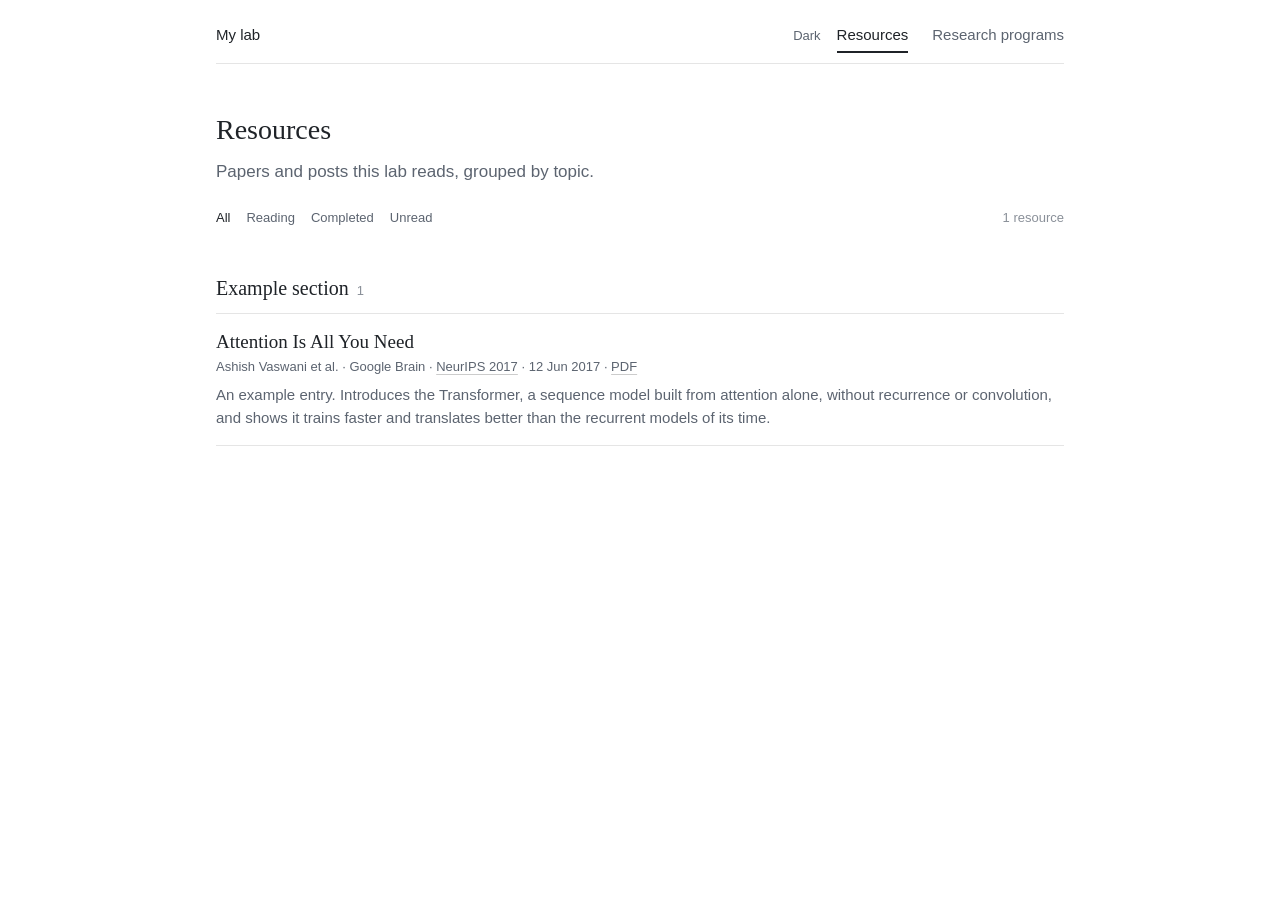
==== starter/index.html @ c9efd6a7 "Start design-lab: describe a web app, get a design system and the app A method for designing small w" ====
<!doctype html>
<html lang="en">
<head>
<meta charset="utf-8">
<meta name="viewport" content="width=device-width, initial-scale=1">
<title>Resources — My lab</title>
<link rel="stylesheet" href="tokens.css">
<link rel="stylesheet" href="app.css">
<script src="theme.js"></script>
</head>
<body>
<div class="wrap">

<header class="site">
  <a class="name" href="index.html">My lab</a>
  <nav aria-label="Tabs"><ul class="tabs">
    <li><a href="index.html" aria-current="page">Resources</a></li>
    <li><a href="programs.html">Research programs</a></li>
  </ul></nav>
</header>

<main>
<h1>Resources</h1>
<p class="lede">Papers and posts this lab reads, grouped by topic.</p>

<!-- Optional: one photograph for this tab, as a short band (design rules 7-12):
<figure class="masthead resources">
  <img src="images/masthead-resources-880.jpg" srcset="images/masthead-resources-880.jpg 880w, images/masthead-resources-1760.jpg 1760w" sizes="(min-width: 912px) 880px, calc(100vw - 32px)" width="1760" height="587" alt="One plain sentence describing the picture.">
</figure>
-->

<div class="countline">
  <div class="filter" id="filter" role="group" aria-label="Filter by reading status"></div>
  <p class="count" id="count"></p>
</div>
<div id="groups"></div>
</main>

</div>
<script src="resources.js"></script>
<script src="app.js"></script>
</body>
</html>
---- starter/tokens.css ----
/* Preset: research-reading. A quiet, white-first system for tools that list papers, notes, programs and projects:
   neutral inks, serif titles over sans metadata, one column, two colours with fixed meanings (--interact: you can
   press this; --highlight: look here) and categorical colours for figure marks only. Light and dark values for every
   colour. Intake copies this file to apps/<name>/tokens.css, adds a header naming its source and date, and changes
   what the app's brief requires. Use the variables, never raw hex or px. */
:root{
  /* neutrals */
  --bg:#FFFFFF; --surface-sunk:#F6F6F4;
  --ink:#1F2328; --ink-2:#5C6470; --ink-3:#8A9099;
  --hairline:rgba(0,0,0,.10); --rule:rgba(0,0,0,.20);

  /* marks: grey until something points at them */
  --data:#B9BDC2; --data-2:#DADDE0;

  /* two fixed meanings: look here / touch this (base for marks, ink for text, wash behind text) */
  --highlight:#D15830; --highlight-ink:#A63F1C; --highlight-wash:#FBEDE7;
  --interact:#3F7FBF;  --interact-ink:#2A5E93;  --interact-wash:#EAF2FA;

  /* categorical: marks in figures only, never text or tags */
  --cat-1:#4477AA; --cat-2:#EE6677; --cat-3:#228833; --cat-4:#CCBB44;

  /* sequential: grey so it never competes with highlight */
  --seq-1:#E6E8EA; --seq-2:#B9BDC2; --seq-3:#8A9099; --seq-4:#5C6470; --seq-5:#1F2328;

  /* type: sans = instrument, serif = a thing you read */
  --serif:Charter,"Iowan Old Style","Source Serif 4",Georgia,serif;
  --sans:-apple-system,BlinkMacSystemFont,"Segoe UI",Roboto,Helvetica,Arial,sans-serif;
  --mono:ui-monospace,"SF Mono",Menlo,Consolas,monospace;
  --fs-title:28px; --fs-lede:17px; --fs-h2:20px; --fs-item:19px; --fs-body:15px;
  --fs-meta:13px; --fs-label:12px; --fs-code:13px;
  --lh-body:1.5; --lh-heading:1.25; --lh-ui:1.45;

  /* layout: one column; section headings and rows share it */
  --col-main:880px; --col-text:680px; --page-pad:16px;
  --s-1:4px; --s-2:8px; --s-3:12px; --s-4:16px; --s-5:24px; --s-6:32px; --s-7:48px; --s-8:64px; --s-9:96px;
  /* prose: a document read in the tool (a project page's summary) */
  --fs-prose:18px; --lh-prose:1.6;

  /* photographs: one masthead per tab, a short wide band; dimmed a little in dark mode */
  --masthead-ratio:10 / 3; --masthead-max-h:264px; --masthead-min-h:150px; --photo-dim:none;
  /* an optional taller cut for a list tab whose photograph needs more height */
  --masthead-resources-ratio:3 / 1; --masthead-resources-max-h:293px;
  /* a program's mark: its own illustration, shown whole on its page */
  --mark-size:150px; --mark-size-row:192px; --mark-size-sm:128px; --mark-size-page-sm:96px;   /* page, list row, list row on a phone, page on a phone */

  /* shape, motion */
  --radius:3px; --border:1px solid var(--hairline);
  --shadow-pop:0 2px 8px rgba(0,0,0,.08),0 0 0 1px rgba(0,0,0,.06);
  --dur:150ms; --dur-layout:300ms; --ease:cubic-bezier(.2,.7,.2,1);
  color-scheme:light;
}
@media (max-width:767px){
  :root{ --fs-title:24px; --fs-lede:16px; --fs-h2:19px; --fs-item:17px; --fs-prose:17px; }
}
@media (prefers-color-scheme:dark){
  :root:not([data-theme="light"]){
    --bg:#15171A; --surface-sunk:#1D2024;
    --ink:#E9E7E1; --ink-2:#A2A7AD; --ink-3:#7D838A;
    --hairline:rgba(255,255,255,.10); --rule:rgba(255,255,255,.20);
    --data:#5C6470; --data-2:#3A3F46;
    --highlight:#E8743F; --highlight-ink:#F0A383; --highlight-wash:#3A2419;
    --interact:#6FA3DC;  --interact-ink:#9CC2EA;  --interact-wash:#1B2B3C;
    --seq-1:#2A2E33; --seq-2:#4A5058; --seq-3:#7D838A; --seq-4:#A2A7AD; --seq-5:#E9E7E1;
    --shadow-pop:0 2px 8px rgba(0,0,0,.5),0 0 0 1px rgba(255,255,255,.08);
    --photo-dim:brightness(.82) contrast(1.04);
    color-scheme:dark;
  }
}
:root[data-theme="dark"]{
  --bg:#15171A; --surface-sunk:#1D2024;
  --ink:#E9E7E1; --ink-2:#A2A7AD; --ink-3:#7D838A;
  --hairline:rgba(255,255,255,.10); --rule:rgba(255,255,255,.20);
  --data:#5C6470; --data-2:#3A3F46;
  --highlight:#E8743F; --highlight-ink:#F0A383; --highlight-wash:#3A2419;
  --interact:#6FA3DC;  --interact-ink:#9CC2EA;  --interact-wash:#1B2B3C;
  --seq-1:#2A2E33; --seq-2:#4A5058; --seq-3:#7D838A; --seq-4:#A2A7AD; --seq-5:#E9E7E1;
  --shadow-pop:0 2px 8px rgba(0,0,0,.5),0 0 0 1px rgba(255,255,255,.08);
  --photo-dim:brightness(.82) contrast(1.04);
  color-scheme:dark;
}
---- starter/app.css ----
/* Page styles. Tokens only; the rules followed are docs/design-rules.md (written at intake) */
*,*::before,*::after{box-sizing:border-box}
body{margin:0;background:var(--bg);color:var(--ink);font:var(--fs-body)/var(--lh-body) var(--sans)}
.wrap{max-width:var(--col-main);margin:0 auto;padding:0 var(--page-pad) var(--s-9)}

/* header + tabs (rule 4) */
.site{display:flex;flex-wrap:wrap;justify-content:space-between;align-items:baseline;gap:var(--s-2) var(--s-4);padding:var(--s-5) 0 var(--s-4);border-bottom:var(--border)}
.site .name{font:500 var(--fs-body)/var(--lh-ui) var(--sans);color:var(--ink);text-decoration:none}
/* the light/dark switch (theme.js): a text button at the right of the header's first line */
.site .theme-switch{order:1;margin-left:auto;font:var(--fs-meta)/var(--lh-ui) var(--sans);color:var(--ink-2);background:none;border:0;padding:0;cursor:pointer;transition:color var(--dur) var(--ease)}
.site .theme-switch:hover{color:var(--ink)}
.site nav{order:2}
.tabs{display:flex;gap:var(--s-5);margin:0;padding:0;list-style:none}
.tabs a{color:var(--ink-2);text-decoration:none;padding-bottom:var(--s-2);border-bottom:2px solid transparent;transition:color var(--dur) var(--ease)}
.tabs a:hover{color:var(--ink)}
.tabs a[aria-current]{color:var(--ink);border-bottom-color:var(--ink)}
a:focus-visible,button:focus-visible{outline:none;border-radius:var(--radius);box-shadow:0 0 0 3px var(--interact-wash),0 0 0 4px var(--interact)}

/* headings (rule 3): never bold */
h1,h2{font-family:var(--serif);font-weight:400;line-height:var(--lh-heading);margin:0}
h1{font-size:var(--fs-title);margin-top:var(--s-7)}
.lede{font-size:var(--fs-lede);color:var(--ink-2);margin:var(--s-3) 0 var(--s-5)}

/* masthead photograph (rules 7-12) */
.masthead{margin:0 0 var(--s-6)}
.masthead img{display:block;width:100%;aspect-ratio:var(--masthead-ratio);height:auto;max-height:var(--masthead-max-h);min-height:var(--masthead-min-h);object-fit:cover;border-radius:var(--radius);filter:var(--photo-dim)}
.masthead.resources img{aspect-ratio:var(--masthead-resources-ratio);max-height:var(--masthead-resources-max-h)}
/* a program's mark: its illustration, whole, in a left column beside the program's text (rule 42). On the
   program's page it sits beside the title, metadata line and aim; in the list, beside the row. */
.with-mark{display:grid;grid-template-columns:var(--mark-size) minmax(0,1fr);gap:var(--s-6);align-items:start}
.with-mark-text{min-width:0}
.mark{display:block;margin:0}
.mark img{display:block;width:100%;height:auto;aspect-ratio:1;object-fit:contain}
#head{margin-top:var(--s-2)}
#head h1{margin-top:0}
#head.with-mark .mark{margin-top:var(--s-1)}
.resources li.with-mark{grid-template-columns:var(--mark-size-row) minmax(0,1fr);gap:var(--s-5)}
@media (max-width:599px){
  .with-mark{gap:var(--s-4)}
  #head.with-mark{grid-template-columns:var(--mark-size-page-sm) minmax(0,1fr)}
  .resources li.with-mark{grid-template-columns:var(--mark-size-sm) minmax(0,1fr);gap:var(--s-4)}
}

/* the reading-status filter shares the count line: options left, count right (rules 13, 22-24) */
.countline{display:flex;flex-wrap:wrap;justify-content:space-between;align-items:baseline;gap:var(--s-2) var(--s-4)}
.filter{display:flex;flex-wrap:wrap;gap:var(--s-4);margin:0}
.filter button{appearance:none;background:none;border:0;margin:0;padding:0;font:var(--fs-meta)/var(--lh-ui) var(--sans);color:var(--ink-2);cursor:pointer;transition:color var(--dur) var(--ease)}
.filter button:hover{color:var(--ink)}
.filter button[aria-pressed="true"]{color:var(--ink);font-weight:500}

/* the list (rules 13-21) */
.count{font-size:var(--fs-meta);color:var(--ink-3);margin:0}
.group h2{font-size:var(--fs-h2);margin:var(--s-7) 0 var(--s-3)}
.group h2 .n{font:var(--fs-meta)/var(--lh-ui) var(--sans);color:var(--ink-3);margin-left:var(--s-2);white-space:nowrap}
.resources{list-style:none;margin:0;padding:0;border-top:var(--border)}
.resources li{padding:var(--s-4) 0;border-bottom:var(--border)}
.r-title{font:400 var(--fs-item)/var(--lh-heading) var(--serif)}
.r-title a{color:var(--ink);text-decoration:none}
.r-title a:hover{text-decoration:underline;text-decoration-color:var(--rule);text-underline-offset:3px;text-decoration-thickness:1px}
.meta{font-size:var(--fs-meta);line-height:var(--lh-ui);color:var(--ink-2);margin-top:var(--s-1)}
.meta a{color:var(--ink-2);text-decoration:underline;text-decoration-color:var(--rule);text-underline-offset:3px;text-decoration-thickness:1px}
.meta a:hover{color:var(--ink);text-decoration-color:var(--ink)}
.summary{color:var(--ink-2);margin-top:var(--s-2)}

/* a project's page: the research question with a rule on its left, no box or colour (rule 39) */
.question-page{max-width:var(--col-text);font:400 var(--fs-h2)/var(--lh-heading) var(--serif);color:var(--ink);border-left:2px solid var(--rule);padding-left:var(--s-4);margin:0 0 var(--s-5)}
.meta + .lede{margin-top:var(--s-3)}
.meta + .masthead,.meta + #project{margin-top:var(--s-5)}

/* a paper's notes page and the program and project pages: kicker, title, metadata line (rules 25-28, 38) */
.kicker{font-size:var(--fs-meta);line-height:var(--lh-ui);color:var(--ink-3);margin:var(--s-7) 0 0}
.kicker a{color:var(--ink-2);text-decoration:underline;text-decoration-color:var(--rule);text-underline-offset:3px;text-decoration-thickness:1px}
.kicker a:hover{color:var(--ink);text-decoration-color:var(--ink)}
.kicker + h1{margin-top:var(--s-2)}
h1 + .meta{margin:var(--s-2) 0 0}
.note section h2{font-size:var(--fs-h2);margin:var(--s-7) 0 var(--s-3)}
.prose{max-width:var(--col-text);font:var(--fs-prose)/var(--lh-prose) var(--serif);color:var(--ink)}
.prose p{margin:0 0 var(--s-4)}
.prose b{font-weight:600}
.prose a{color:var(--ink);text-decoration:underline;text-decoration-color:var(--rule);text-underline-offset:3px;text-decoration-thickness:1px}
.prose a:hover{text-decoration-color:var(--ink)}
.prose h3{font:400 var(--fs-item)/var(--lh-heading) var(--serif);color:var(--ink);margin:var(--s-6) 0 var(--s-3)}
.prose h3:first-child{margin-top:0}
.prose ul{margin:0 0 var(--s-4);padding-left:var(--s-5)}
.prose li{margin-bottom:var(--s-2)}

/* citations (a.cite, set by cite.js): the colour of the text around them, faint underline, never blue */
a.cite{color:inherit;text-decoration:underline;text-decoration-color:var(--rule);text-underline-offset:3px;text-decoration-thickness:1px;transition:text-decoration-color var(--dur) var(--ease)}
a.cite:hover{color:var(--ink);text-decoration-color:var(--ink)}

/* the contents list of a long page (rule 29; built by toc.js) */
.toc{font:var(--fs-meta)/var(--lh-ui) var(--sans)}
.toc .toc-h{color:var(--ink-3);margin:0 0 var(--s-3)}
.toc ol{list-style:none;margin:0;padding:0}
.toc li{margin:0 0 var(--s-3)}
.toc ol ol{margin:var(--s-2) 0 0 var(--s-4)}
.toc ol ol li{margin-bottom:var(--s-2)}
.toc a{color:var(--ink-2);text-decoration:none;transition:color var(--dur) var(--ease)}
.toc a:hover{color:var(--ink)}
.toc a[aria-current="true"]{color:var(--ink);font-weight:500}
main h2[id],main h3[id]{scroll-margin-top:var(--s-6)}
.toc-side{display:none}
.toc-top{max-width:var(--col-text);margin:var(--s-5) 0 0;padding:var(--s-4) 0;border-top:var(--border);border-bottom:var(--border)}
.toc-top li{margin-bottom:var(--s-2)}
@media (min-width:1280px){
  .toc-side{--toc-w:min(200px, (100vw - var(--col-main)) / 2 - var(--s-5) - var(--page-pad));display:block;position:fixed;top:var(--s-9);left:calc((100vw - var(--col-main)) / 2 - var(--toc-w) - var(--s-5));width:var(--toc-w);max-height:calc(100vh - var(--s-9) - var(--s-6));overflow:auto}
  .toc-top{display:none}
}
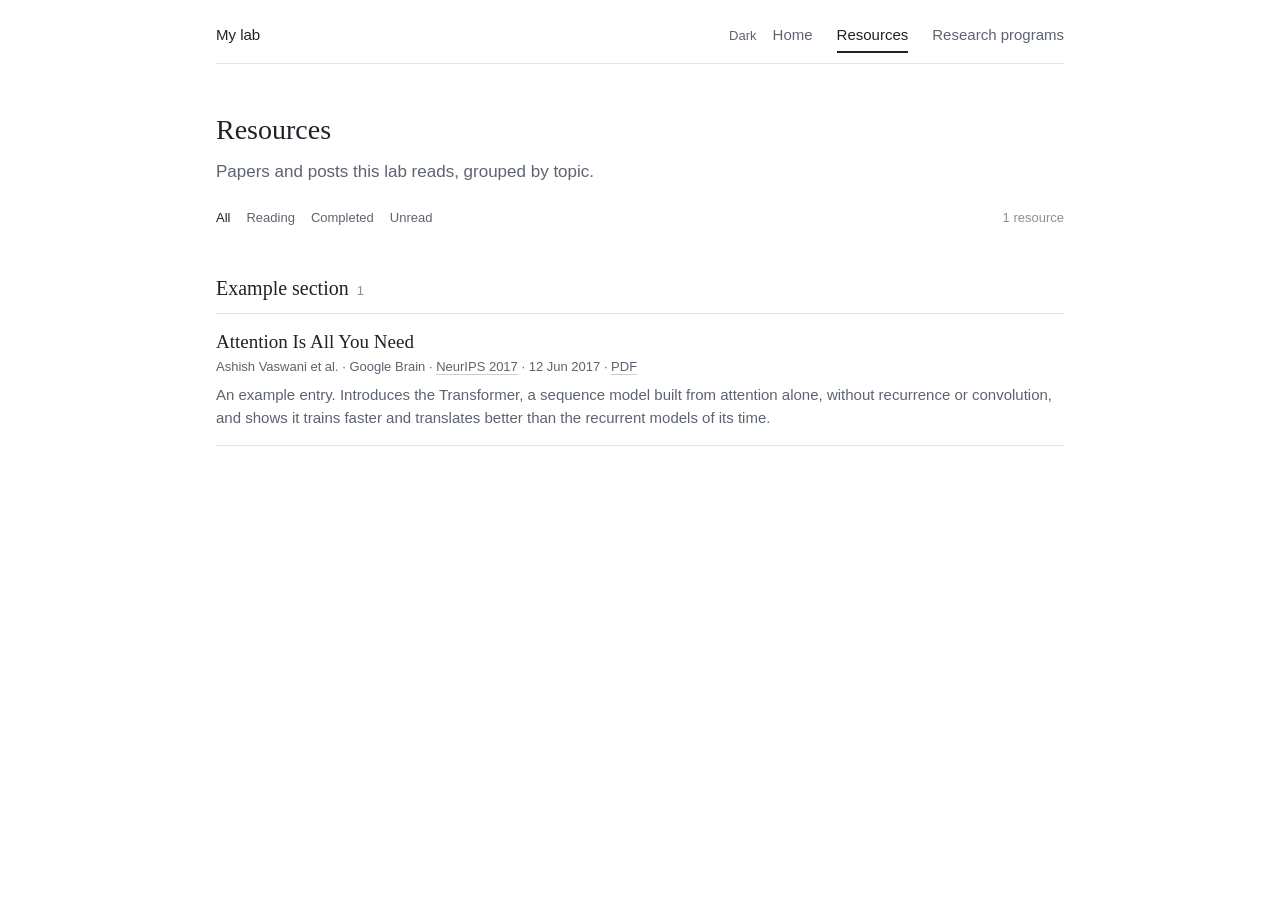
==== commit 741f7c66: "Starter: Home tab and experiments - Projects can list experiments (status, date, tags, code, page,  " ====
--- a/starter/index.html
+++ b/starter/index.html
@@ -12,8 +12,9 @@
 <div class="wrap">
 
 <header class="site">
-  <a class="name" href="index.html">My lab</a>
+  <a class="name" href="home.html">My lab</a>
   <nav aria-label="Tabs"><ul class="tabs">
+    <li><a href="home.html">Home</a></li>
     <li><a href="index.html" aria-current="page">Resources</a></li>
     <li><a href="programs.html">Research programs</a></li>
   </ul></nav>
--- a/starter/tokens.css
+++ b/starter/tokens.css
@@ -41,7 +41,7 @@
   /* an optional taller cut for a list tab whose photograph needs more height */
   --masthead-resources-ratio:3 / 1; --masthead-resources-max-h:293px;
   /* a program's mark: its own illustration, shown whole on its page */
-  --mark-size:150px; --mark-size-row:192px; --mark-size-sm:128px; --mark-size-page-sm:96px;   /* page, list row, list row on a phone, page on a phone */
+  --mark-size:150px; --mark-size-row:192px; --mark-size-sm:128px; --mark-size-page-sm:96px; --mark-size-home:96px; --mark-size-home-sm:64px;   /* page, list row, list row on a phone, page on a phone */
 
   /* shape, motion */
   --radius:3px; --border:1px solid var(--hairline);
--- a/starter/app.css
+++ b/starter/app.css
@@ -106,3 +106,21 @@
   .toc-side{--toc-w:min(200px, (100vw - var(--col-main)) / 2 - var(--s-5) - var(--page-pad));display:block;position:fixed;top:var(--s-9);left:calc((100vw - var(--col-main)) / 2 - var(--toc-w) - var(--s-5));width:var(--toc-w);max-height:calc(100vh - var(--s-9) - var(--s-6));overflow:auto}
   .toc-top{display:none}
 }
+
+/* experiments (rules 47-54): rows on a project's page; on Home grouped by project, the program's mark in a left
+   column, each experiment with how far it has got as a line and a sentence, never a bar (house rule H3) */
+.prog-line{margin:var(--s-2) 0 0}
+.prog-now{margin:var(--s-1) 0 0;color:var(--ink)}
+.home-group{margin-top:var(--s-7)}
+.home-group.with-mark{grid-template-columns:var(--mark-size-home) minmax(0,1fr);gap:var(--s-5)}
+.home-group h2{font:400 var(--fs-h2)/var(--lh-heading) var(--serif);margin:0}
+.home-group h2 a{color:var(--ink);text-decoration:none}
+.home-group h2 a:hover{text-decoration:underline;text-decoration-color:var(--rule);text-underline-offset:3px;text-decoration-thickness:1px}
+.home-group .resources{margin-top:var(--s-3)}
+@media (max-width:599px){
+  .home-group.with-mark{grid-template-columns:var(--mark-size-home-sm) minmax(0,1fr);gap:var(--s-4)}
+}
+/* an experiment's page: its progress under the metadata line, between hairlines, then hand-written sections */
+.progress-block{max-width:var(--col-text);margin:var(--s-5) 0 0;padding:var(--s-3) 0 var(--s-4);border-top:var(--border);border-bottom:var(--border)}
+.progress-block .prog-line{margin-top:0}
+.progress-block + .toc-top{border-top:0;margin-top:0}   /* the contents list follows the progress; one hairline between them */
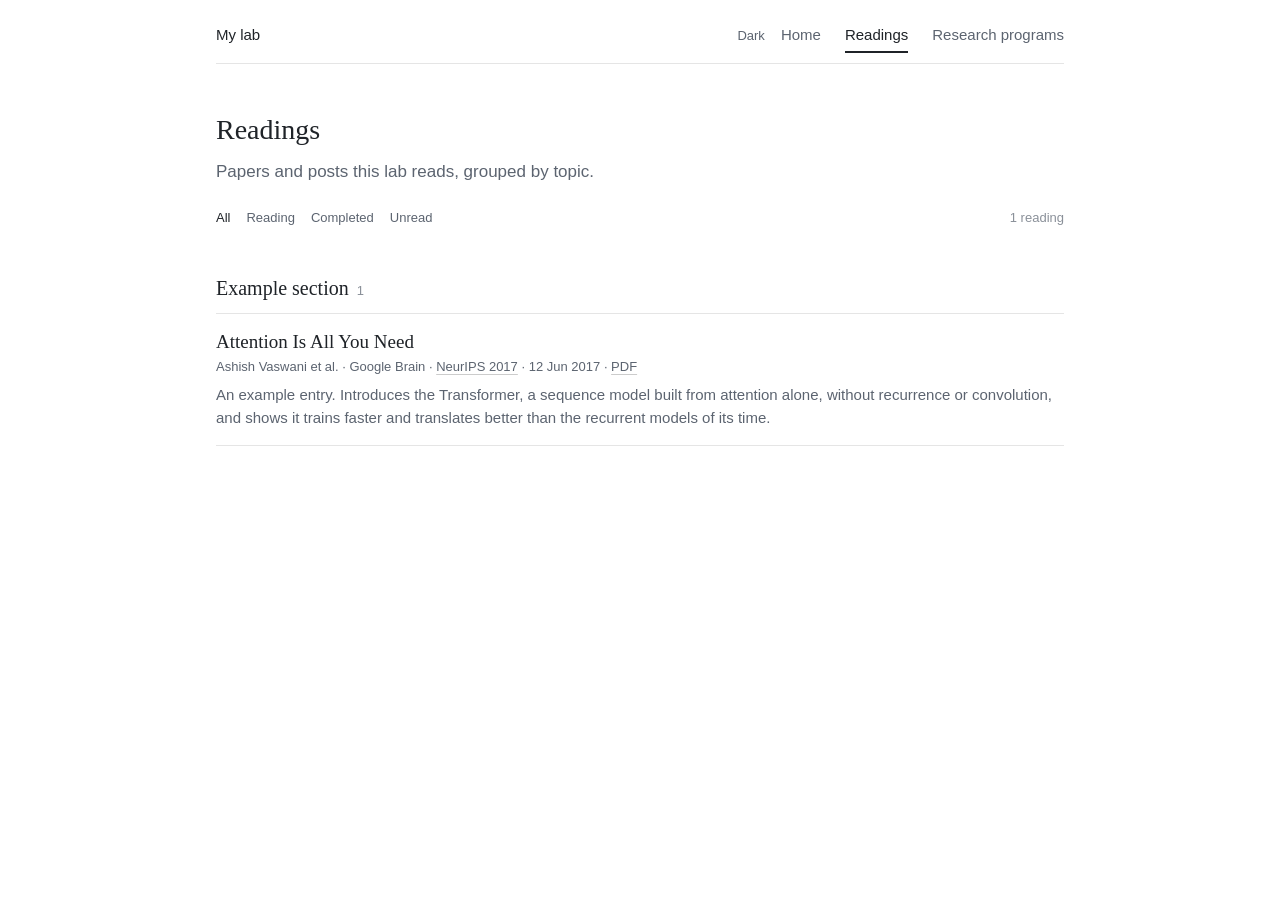
==== commit 9d6cf53d: "Starter: rename the Resources tab to Readings Tab label, page title, count line, notes-page kicker, " ====
--- a/starter/index.html
+++ b/starter/index.html
@@ -3,7 +3,7 @@
 <head>
 <meta charset="utf-8">
 <meta name="viewport" content="width=device-width, initial-scale=1">
-<title>Resources — My lab</title>
+<title>Readings — My lab</title>
 <link rel="stylesheet" href="tokens.css">
 <link rel="stylesheet" href="app.css">
 <script src="theme.js"></script>
@@ -15,13 +15,13 @@
   <a class="name" href="home.html">My lab</a>
   <nav aria-label="Tabs"><ul class="tabs">
     <li><a href="home.html">Home</a></li>
-    <li><a href="index.html" aria-current="page">Resources</a></li>
+    <li><a href="index.html" aria-current="page">Readings</a></li>
     <li><a href="programs.html">Research programs</a></li>
   </ul></nav>
 </header>
 
 <main>
-<h1>Resources</h1>
+<h1>Readings</h1>
 <p class="lede">Papers and posts this lab reads, grouped by topic.</p>
 
 <!-- Optional: one photograph for this tab, as a short band (design rules 7-12):
